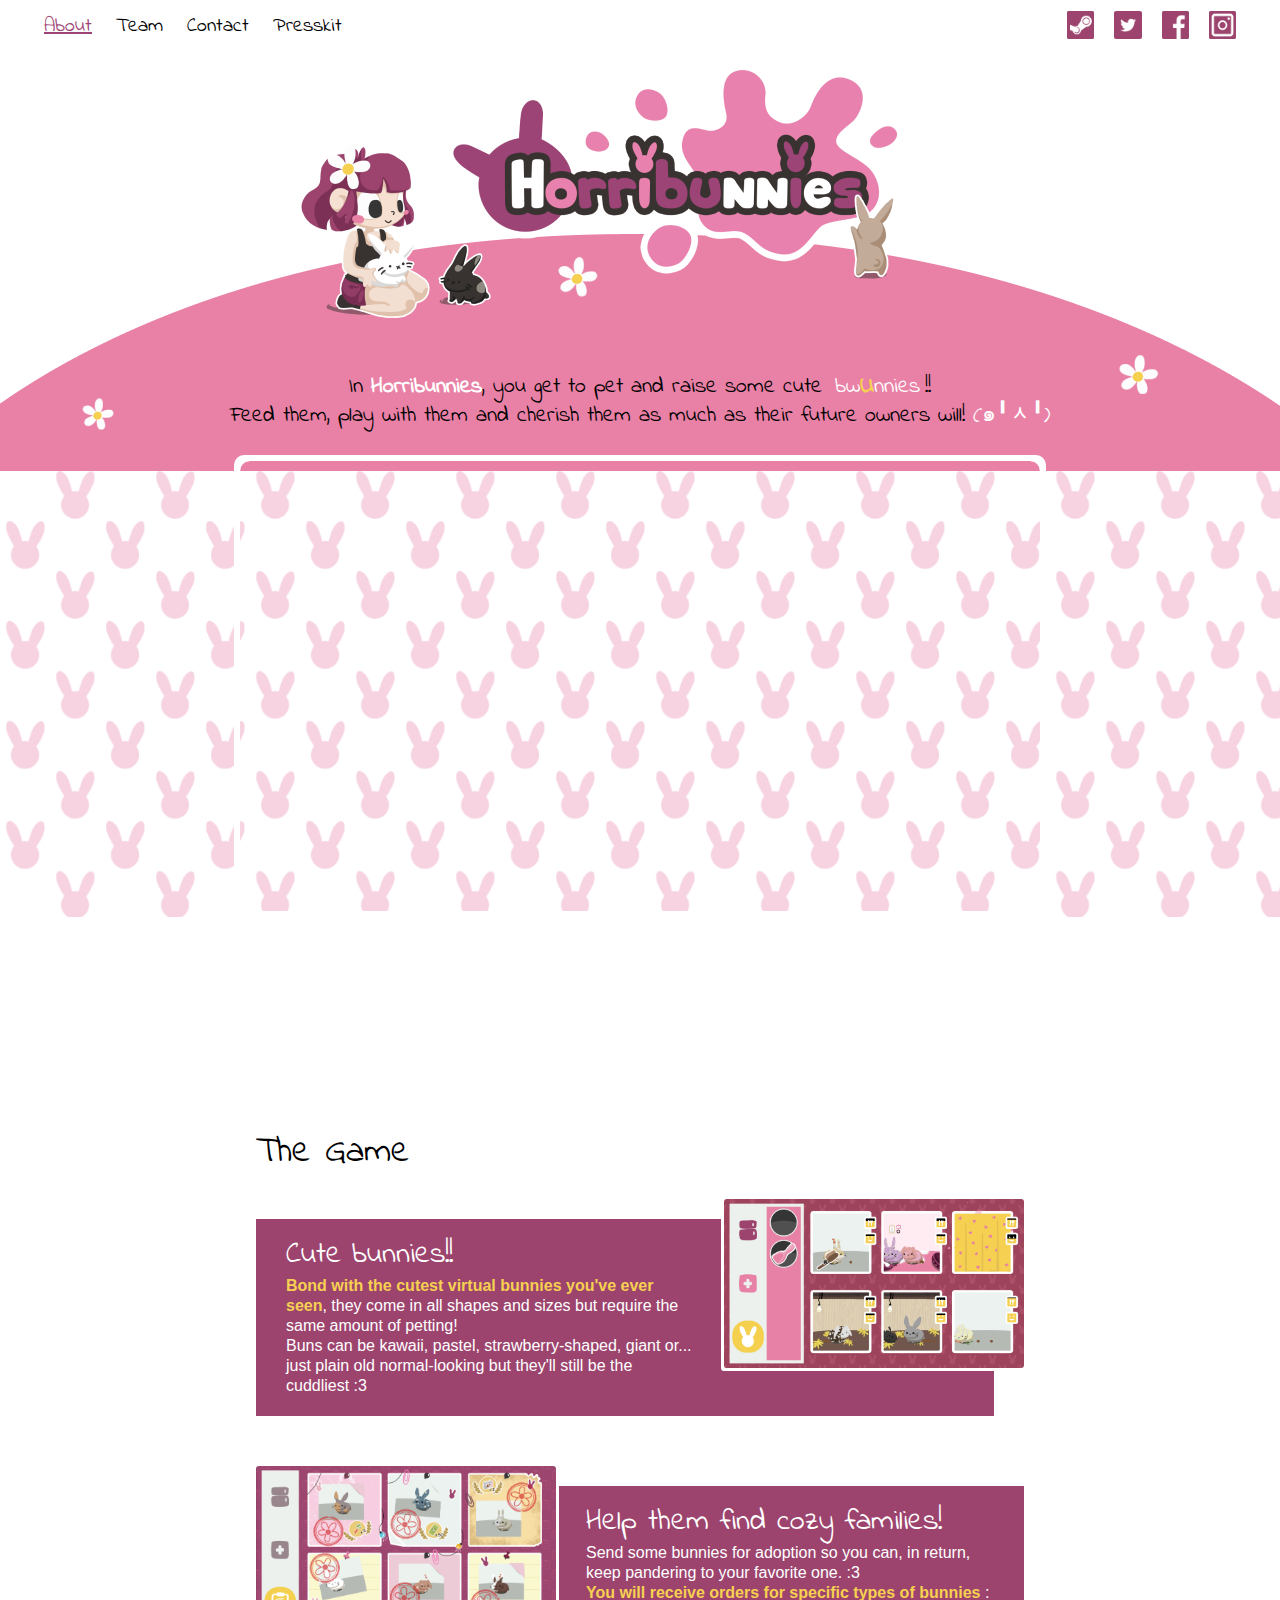
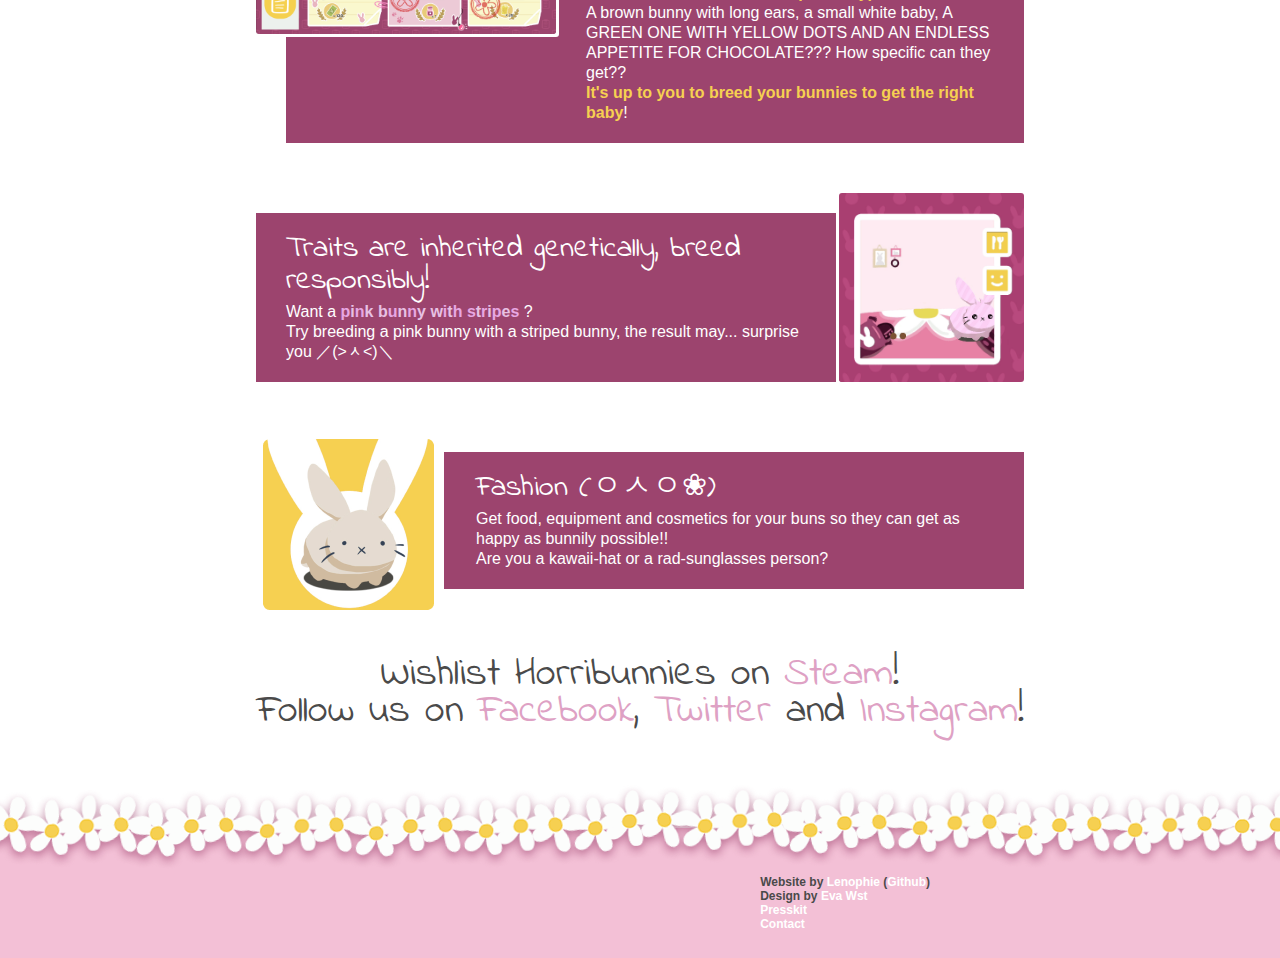
==== index.html @ 11d80698 "Add screenshots to main page" ====
<!DOCTYPE html>
<html lang="en">
<head>
    <meta charset="UTF-8">
    <meta name="description" content="In Horribunnies, you get to pet and raise some cute bwunnies~ Feed them, play with them and cherish them as much as their future owners will! (๑╹ᆺ╹)">
    <meta name="keywords" content="horribunnies, pet, game, lenophie, pakrett, paquerette, bunny, rabbit">
    <meta http-equiv="X-UA-Compatible" content="IE=edge" />
    <meta name="viewport" content="width=device-width, initial-scale=1">
    <meta name="author" content="Lenophie">
    <link rel="manifest" href="/manifest.json">
    <link rel="icon" type="image/png" href="/images/icons/icon32x32.png">
    <link rel="shortcut icon" href="/favicon.ico">
    <link rel="icon" type="image/vnd.microsoft.icon" href="/favicon.ico">
    <link rel="icon" type="image/x-icon" href="/favicon.ico">
    <meta property="og:type" content="website">
    <meta property="og:title" content="Horribunnies : A bunny-raising game!" />
    <meta property="og:description" content="In Horribunnies, you get to pet and raise some cute bwunnies~ Feed them, play with them and cherish them as much as their future owners will! (๑╹ᆺ╹)" />
    <meta property="og:url" content="http://horribunnies.com" />
    <meta property="og:image" content="http://horribunnies.com/images/icons/og.png" />
    <link rel="stylesheet" href="css/bulma.min.css">
    <link rel="stylesheet" href="css/main.css">
    <link rel="stylesheet" href="css/index.css">
    <title>Horribunnies</title>
</head>
<body>
    <div class="container is-fluid">
        <div class="columns">
            <div class="column is-12">
                <nav class="navbar" role="navigation" aria-label="main navigation">
                    <div class="navbar-brand">
                        <a role="button" class="navbar-burger burger" aria-label="menu" aria-expanded="false" data-target="base-navbar">
                            <span aria-hidden="true"></span>
                            <span aria-hidden="true"></span>
                            <span aria-hidden="true"></span>
                        </a>
                    </div>

                    <div id="base-navbar" class="navbar-menu">
                        <div class="navbar-start">
                            <a class="navbar-item is-active" href="./index.html">
                                About
                            </a>
                            <a class="navbar-item" href="./team.html">
                                Team
                            </a>
                            <a class="navbar-item" href="./contact.html">
                                Contact
                            </a>
                            <a class="navbar-item" href="./press/horribunnies">
                                Presskit
                            </a>
                        </div>
                        <div class="navbar-end">
                            <div class="navbar-item">
                                <div class="buttons">
                                    <a href="https://store.steampowered.com/1187990/Horribunnies" style="margin-right: 20px;">
                                        <img src="images/social/steam.png" alt="Steam logo">
                                    </a>
                                    <a href="https://twitter.com/Horribunnies" style="margin-right: 20px;">
                                        <img src="images/social/twitter.png" alt="Twitter logo">
                                    </a>
                                    <a href="https://facebook.com/Horribunnies" style="margin-right: 20px;">
                                        <img src="images/social/facebook.png" alt="Facebook logo">
                                    </a>
                                    <a href="https://instagram.com/Horribunnies">
                                        <img src="images/social/insta.png" alt="Instagram logo">
                                    </a>
                                </div>
                            </div>
                        </div>
                    </div>
                </nav>
            </div>
        </div>
    </div>
    <div id="header-block">
        <div id="header-logo">
            <div id="horribunnies-logo-wrapper">
                <img id="horribunnies-logo" src="images/top-hill.png" alt="Horribunnies logo header">
            </div>
            <div id="header-text-spacer"></div>
            <div id="header-text">In <span id="horribunnies-text">Horribunnies</span>, you get to pet and raise some cute <span id="bwunnies-wrap"><span id="bwunnies">bwunnies</span>!!</span>
                <br>Feed them, play with them and cherish them as much as their future owners will! <span class="bun-emoji">(๑╹ᆺ╹)</span></div>
        </div>
    </div>
    <div id="video-block">
        <div id="video-embed">
            <iframe id="video-iframe" src="https://www.youtube.com/embed/-Mf7CyF41fE" allowfullscreen></iframe>
        </div>
        <div class="background-wrapper">
            <div class="background-slider"></div>
        </div>
    </div>
    <div id="content-block">
        <div id="steam-block">
            <iframe src="https://store.steampowered.com/widget/1187990/" width="646" height="190"></iframe>
        </div>
        <div id="content-block-title">The Game</div>
        <div class="feature-block large-feature-block is-left-feature-block">
            <div class="feature-content-block">
                <div class="feature-content-block-title">
                    Cute bunnies!!
                </div>
                <div class="feature-content-block-text">
                    <span class="text-highlight">Bond with the cutest virtual bunnies you've ever seen</span>, they come in all shapes and sizes but require the same amount of petting!<br>
                    Buns can be kawaii, pastel, strawberry-shaped, giant or... just plain old normal-looking but they'll still be the cuddliest :3
                </div>
            </div>
            <div class="feature-image-block">
                <img src="images/game/cages.png" alt="lapin">
            </div>
        </div>
        <div class="feature-block large-feature-block is-right-feature-block">
            <div class="feature-content-block">
                <div class="feature-content-block-title">
                    Help them find cozy families!
                </div>
                <div class="feature-content-block-text">
                    Send some bunnies for adoption so you can, in return, keep pandering to your favorite one. :3<br>
                    <span class="text-highlight">You will receive orders for specific types of bunnies</span> : A brown bunny with long ears, a small white baby, A GREEN ONE WITH YELLOW DOTS AND AN ENDLESS APPETITE FOR CHOCOLATE??? How specific can they get??<br>
                    <span class="text-highlight">It's up to you to breed your bunnies to get the right baby</span>!
                </div>
            </div>
            <div class="feature-image-block">
                <img src="images/game/orders.png" alt="lapin">
            </div>
        </div>
        <div class="feature-block is-left-feature-block">
            <div class="feature-content-block">
                <div class="feature-content-block-title">
                    Traits are inherited genetically, breed responsibly!
                </div>
                <div class="feature-content-block-text">
                    Want a <span id="pink-with-stripes">pink bunny with stripes</span> ?<br>
                    Try breeding a pink bunny with a striped bunny, the result may... surprise you <span class="bun-emoji">／(˃ᆺ˂)＼</span>
                </div>
            </div>
            <div class="feature-image-block">
                <img src="images/game/pinkstripedbunny.gif" alt="lapin">
            </div>
        </div>
        <div class="feature-block is-right-feature-block">
            <div class="feature-content-block">
                <div class="feature-content-block-title">
                    Fashion <span class="bun-emoji">(ㅇㅅㅇ❀)</span>
                </div>
                <div class="feature-content-block-text">
                    Get food, equipment and cosmetics for your buns so they can get as happy as bunnily possible!!<br>
                    Are you a kawaii-hat or a rad-sunglasses person?
                </div>
            </div>
            <div class="feature-image-block">
                <img src="images/lapinou.png" alt="lapin">
            </div>
        </div>
        <div id="wishlist">Wishlist Horribunnies on <a href="https://store.steampowered.com/1187990/Horribunnies">Steam</a>!</div>
        <div id="follow-us">Follow us on <a href="https://facebook.com/Horribunnies">Facebook</a>, <a href="https://twitter.com/Horribunnies">Twitter</a> and <a href="https://instagram.com/Horribunnies">Instagram</a>!</div>
    </div>
    <footer>
        <div id="daisies-holder">
            <div id="daisies">
                <img src="images/daisies.png" alt="Daisies decorating the footer">
            </div>
        </div>
        <div id="footer-content">
            <div>Website by <a href="https://twitter.com/Lenophie" target="_blank">Lenophie</a> (<a href="https://github.com/Lenophie/horribunnies.com" target="_blank">Github</a>)
                <br>Design by <a href="https://www.linkedin.com/in/eva-vesschemo%C3%ABt-6b6694151/" target="_blank">Eva Wst</a>
                <br><a href="./press/horribunnies" target="_blank">Presskit</a>
                <br><a href="./contact.html" target="_blank">Contact</a>
            </div>
        </div>
    </footer>
</body>
<script type="application/javascript" src="js/navbar.js"></script>
<script type="application/javascript" src="js/index.js"></script>
</html>
---- css/main.css ----
@font-face {
    font-family: IndieFlower;
    src: url(../fonts/IndieFlower-Regular.ttf)
}

body {
    overflow: hidden;
}

.navbar-item {
    font-family: IndieFlower, sans-serif;
    color: black;
    font-size: 20px;
    line-height: 29px;
}

.navbar-item.is-active {
    color: #9D4476 !important;
    text-decoration: underline !important;
}

footer {
    position: relative;
    width: 100%;
    height: 130px;
    background-color: #F3C0D6;
}

#footer-content {
    display: flex;
    flex-direction: column;
    justify-content: center;
    position: absolute;
    right: 350px;
    height: 100%;
    font-size: 12px;
    line-height: 14px;
    font-family: Roboto, sans-serif;
    font-weight: bold;
}

@media (max-width: 500px) {
    #footer-content {
        width: 100%;
        position: relative;
        right: auto;
        align-items: center;
    }
}

#footer-content div {
    position: relative;
    top: 10px;
}

#daisies {
    position: absolute;
    bottom: 75px;
    display: flex;
    flex-direction: column;
    align-items: center;
    width: 100%;
}

#daisies img {
    max-width: 1492px;
    max-height: 107px;
}

footer a {
    color: white;
}

footer {
    margin-top: 100px;
}


/* Background slider */
.background-wrapper {
    position: absolute;
    overflow: hidden;
    width: 100%;
    height: calc(450px - 10px + 6px); /* Video iframe height minus its relative position plus border width */
    z-index: 0;
    top: 0;
    left: 0;
}

.background-slider {
    position: relative;
    width: 200vw;
    height: 3000px;
    top: -1500px;
    opacity: 0.69;
    z-index: 0;
    background-image: url(../images/background.png);
    background-repeat: repeat;
}

@media (min-width: 901px) {
    .background-slider {
        background-size: 400px 400px;
        animation: slideFull 3s linear infinite;
    }
}

@media (max-width: 900px) {
    .background-slider {
        background-size: 320px 320px;
        animation: slide900 3s linear infinite;
    }
}


@media (max-width: 600px) {
    .background-slider {
        background-size: 240px 240px;
        animation: slide600 3s linear infinite;
    }
}

@keyframes slideFull {
    from { transform: translate(0px); }
    to   { transform: translate(-50px, 50px); } /* Translate parameter has to be a multiple of (background-size / 8)) */
}

@keyframes slide900 {
    from { transform: translate(0px); }
    to   { transform: translate(-40px, 40px); } /* Translate parameter has to be a multiple of (background-size / 8)) */
}

@keyframes slide600 {
    from { transform: translate(0px); }
    to   { transform: translate(-30px, 30px); } /* Translate parameter has to be a multiple of (background-size / 8)) */
}
---- css/index.css ----
/* Header */
#header-block {
    position: relative;
    z-index: 1;
}

#header-text-spacer {
    height: 32px;
    width: 100%;
    background-color: #E981A6;
    display: none;
}

#header-text {
    position: absolute;
    font-family: IndieFlower, sans-serif;
    color: black;
    width: 100%;
    padding-left: 4%;
    padding-right: 4%;
    padding-bottom: 20px;
    max-width: 1440px;
    text-align: center;
    font-size: 22px;
    line-height: 29px;
    bottom: 20px;
}

@media (max-width: 740px) and (min-width: 680px), (max-width: 580px) {
    #header-text {
        bottom: 0;
    }
}

@media (max-width: 515px) {
    #header-text-spacer {
        display: block;
    }
}

@media (max-width: 420px) {
    #header-text-spacer {
        display: block;
        height: 62px;
    }
}

#header-logo {
    display: flex;
    flex-direction: column;
    align-items: center;
    overflow: hidden;
}

#horribunnies-logo-wrapper {
    width: 100%;
    max-width: 900px;
    overflow: visible;
    margin-bottom: -8px;
}

#horribunnies-logo {
    max-width: none;
    width: 160%;
    margin-left: -30%;
}

@media (max-width: 900px) {
    #header-text {
        font-size: 18px;
        line-height: 26px;
    }
}

@media (max-width: 680px) {
    #header-text {
        font-size: 14px;
        line-height: 20px;
    }
}

/* Video */
#video-block {
    position: relative;
    z-index: 1;
}
#video-embed {
    display: flex;
    justify-content: center;
    position: relative;
    z-index: 1;
    top: -10px;
}

#video-iframe {
    box-shadow: 6px 6px 0 0 white, -6px -6px 0 0 white, -6px 6px 0 0 white, 6px -6px 0 0 white;
    border-radius: 10px;
    width: 800px;
    height: 450px;
}

@media(max-width: 900px) {
    #video-iframe {
        width: 640px;
        height: 360px;
    }
    .background-wrapper {
        height: calc(360px - 10px + 6px); /* Video iframe height minus its relative position plus border width */
    }
}

@media(max-width: 660px) {
    #video-iframe {
        width: 426px;
        height: 240px;
    }
    .background-wrapper {
        height: calc(240px - 10px + 6px); /* Video iframe height minus its relative position plus border width */
    }
}

@media(max-width: 440px) {
    #video-iframe {
        width: 256px;
        height: 144px;
    }
    .background-wrapper {
        height: calc(144px - 10px + 6px); /* Video iframe height minus its relative position plus border width */
    }
}

/* lol */
#bwunnies {
    display: inline-block;
    color: white;
    width: 95px;
    text-align: center;
}

#bwunnies-wrap {
    white-space: nowrap;
}

.bun-emoji {
    color: white;
    white-space: nowrap
}

#horribunnies-text {
    color: white;
    font-weight: bold;
}

.highlightCharacter {
    font-weight: bold;
    text-transform: uppercase;
    font-size: 24px;
    color: #F6D051;
}

@media (max-width: 900px) {
    .highlightCharacter {
        font-size: 20px;
    }
    #bwunnies {
        width: 80px;
    }
}

@media (max-width: 500px) {
    .highlightCharacter {
        font-size: 16px;
    }
    #bwunnies {
        width: 60px;
    }
}

/* Content block */
#content-block-title {
    font-family: IndieFlower, sans-serif;
    color: black;
    font-size: 36px;
    line-height: 53px;
    margin-bottom: 40px;
}

#content-block-title a {
    color: #E981A6;
}

@media (max-width: 900px) {
    #content-block-title {
        font-size: 20px;
        line-height: 30px;
    }
}

#content-block {
    padding-top: 15px;
    padding-left: 20%;
    padding-right: 20%;
}

.feature-block {
    position: relative;
    margin-bottom: 70px;
}

.feature-content-block {
    font-family: Roboto, sans-serif;
    font-size: 14px;
    line-height: 16px;
    background-color: #9C446E;
    color: white;
}

.feature-content-block-title {
    font-family: IndieFlower, sans-serif;
    font-size: 30px;
    line-height: 32px;
    margin-bottom: 5px;
}

.text-highlight {
    font-weight: bold;
    color: #F6D051;
}

#pink-with-stripes {
    font-weight: bold;
}

.inner-pink {
    color: #e7a7e2;
}

.inner-light-pink {
    color: #e7c1e3;
}

.feature-content-block-text br {
    margin-bottom: 4px;
}

.feature-content-block-text {
    font-size: 16px;
    line-height: 20px;
}

.feature-content-block {
    padding: 20px 30px 20px 30px;
}

.is-left-feature-block {
    margin-right: 30px;
}

.is-right-feature-block {
    margin-left: 30px;
}

.is-left-feature-block .feature-content-block {
    padding-right: 190px;
}

.is-right-feature-block .feature-content-block {
    padding-left: 190px;
}

.feature-image-block {
    position: absolute;
    top: -20px;
    width: 185px;
}

.feature-image-block img {
    box-shadow: 3px 3px 0 0 white, -3px -3px 0 0 white, -3px 3px 0 0 white, 3px -3px 0 0 white;
    border-radius: 3px;
}

.large-feature-block .feature-image-block {
    width: 300px;
}

.large-feature-block.is-right-feature-block .feature-content-block {
    padding-left: 300px;
}

.large-feature-block.is-left-feature-block .feature-content-block {
    padding-right: 300px;
}

.is-left-feature-block .feature-image-block {
    right: -30px;
}

.is-right-feature-block .feature-image-block {
    left: -30px;
}

@media (max-width: 900px) {
    .is-left-feature-block {
        margin-right: 0;
    }

    .is-right-feature-block {
        margin-left: 0;
    }
}

.feature-block:last-of-type {
    margin-bottom: 100px;
}

@media (max-width: 800px) {
    .feature-block {
        display: flex;
        flex-direction: column;
        align-items: center;
        margin-bottom: 10px;
    }
    .feature-image-block {
        position: static;
    }
    .feature-content-block {
        padding: 20px 30px 20px 30px !important;
    }
}

#wishlist {
    margin-bottom: 5px;
}

#follow-us, #wishlist {
    font-family: IndieFlower, sans-serif;
    text-align: center;
    font-size: 40px;
    line-height: 32px;
}

#follow-us a, #wishlist a {
    color: #dea1c4;
}

#follow-us a:hover, #wishlist a:hover {
    color: #9C446E;
}

#steam-block {
    display: flex;
    flex-direction: row;
    justify-content: center;
}
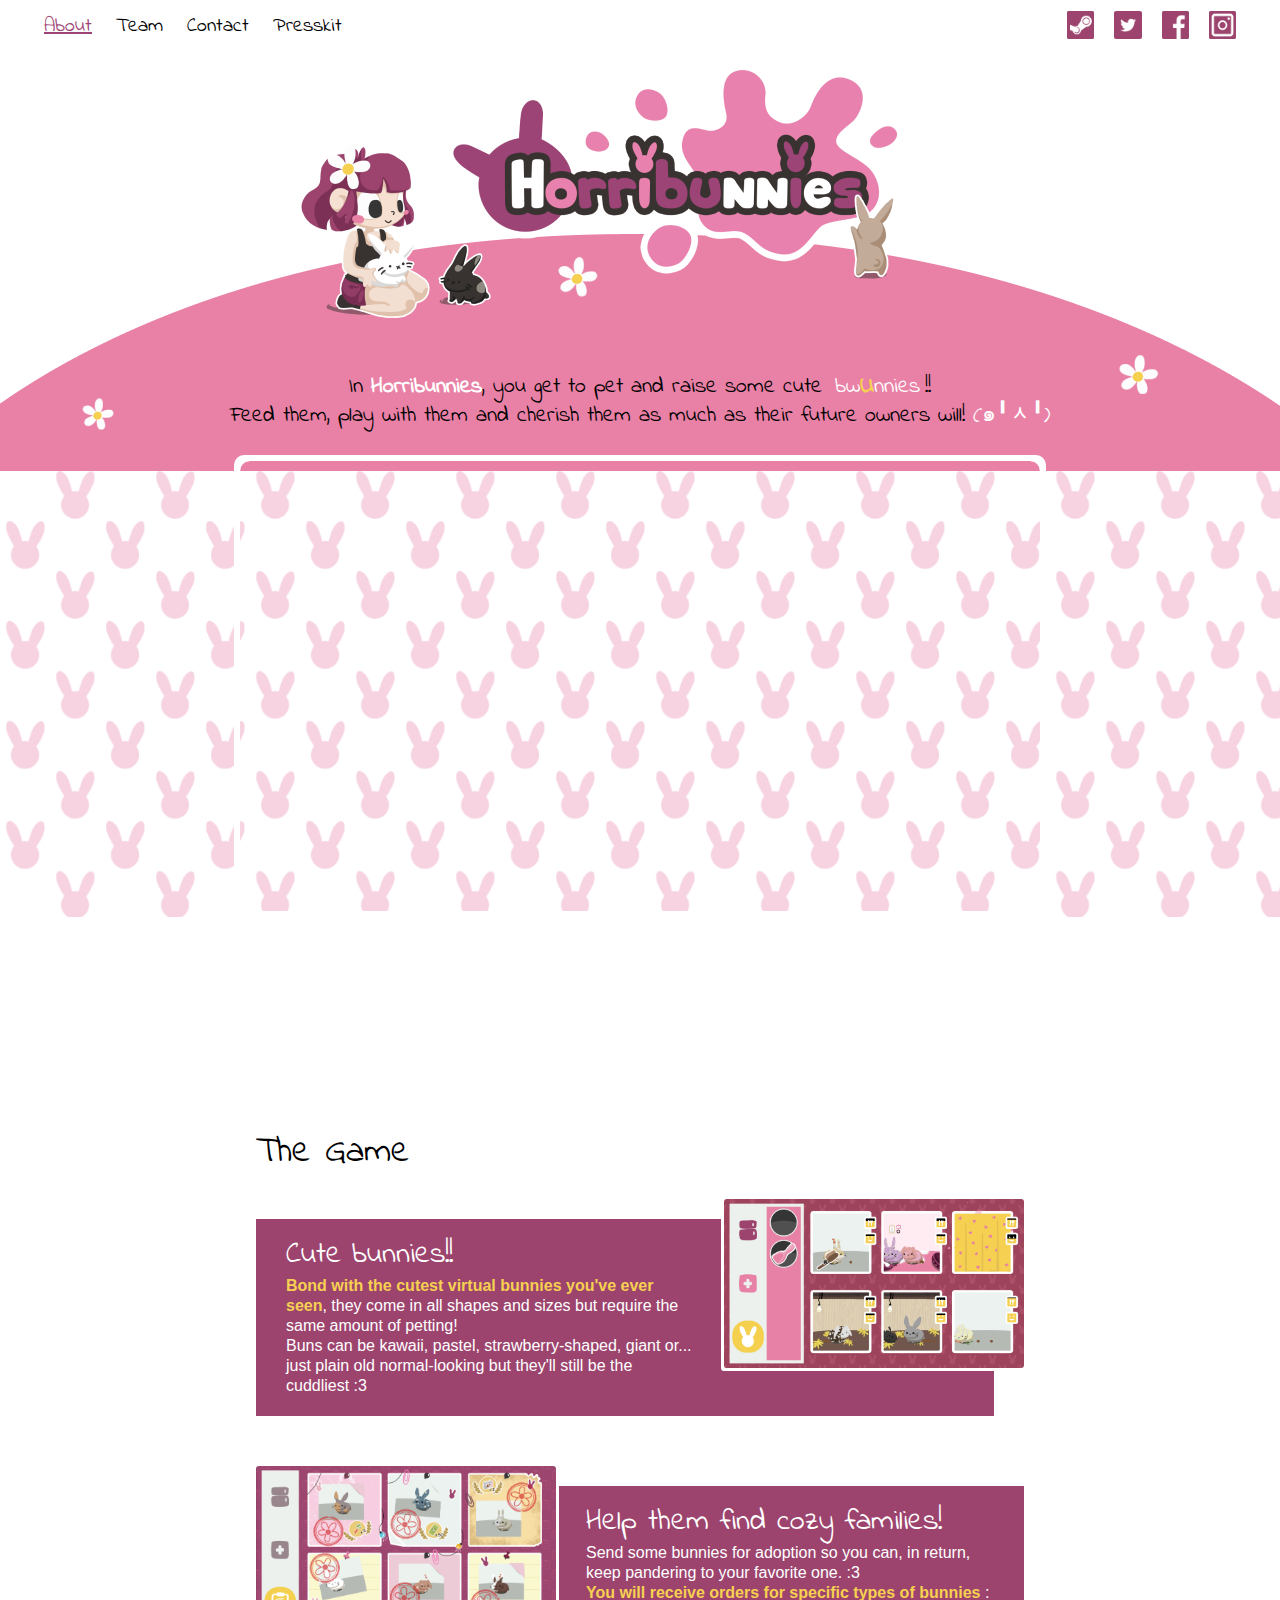
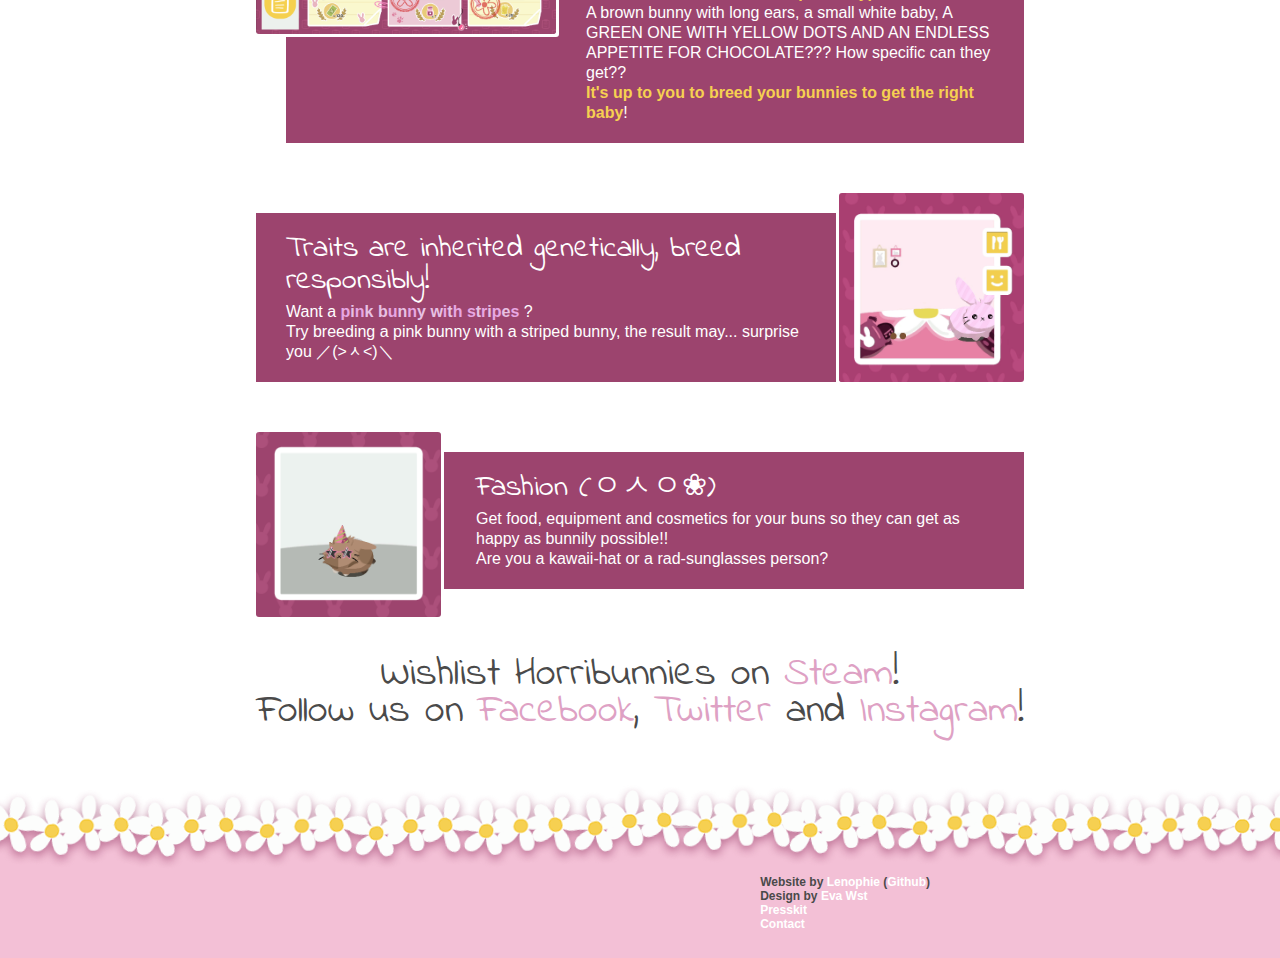
==== commit 8d931fbc: "Add vibing bunny" ====
--- a/index.html
+++ b/index.html
@@ -150,7 +150,7 @@
                 </div>
             </div>
             <div class="feature-image-block">
-                <img src="images/lapinou.png" alt="lapin">
+                <img src="images/game/vibingbunny.png" alt="lapin">
             </div>
         </div>
         <div id="wishlist">Wishlist Horribunnies on <a href="https://store.steampowered.com/1187990/Horribunnies">Steam</a>!</div>
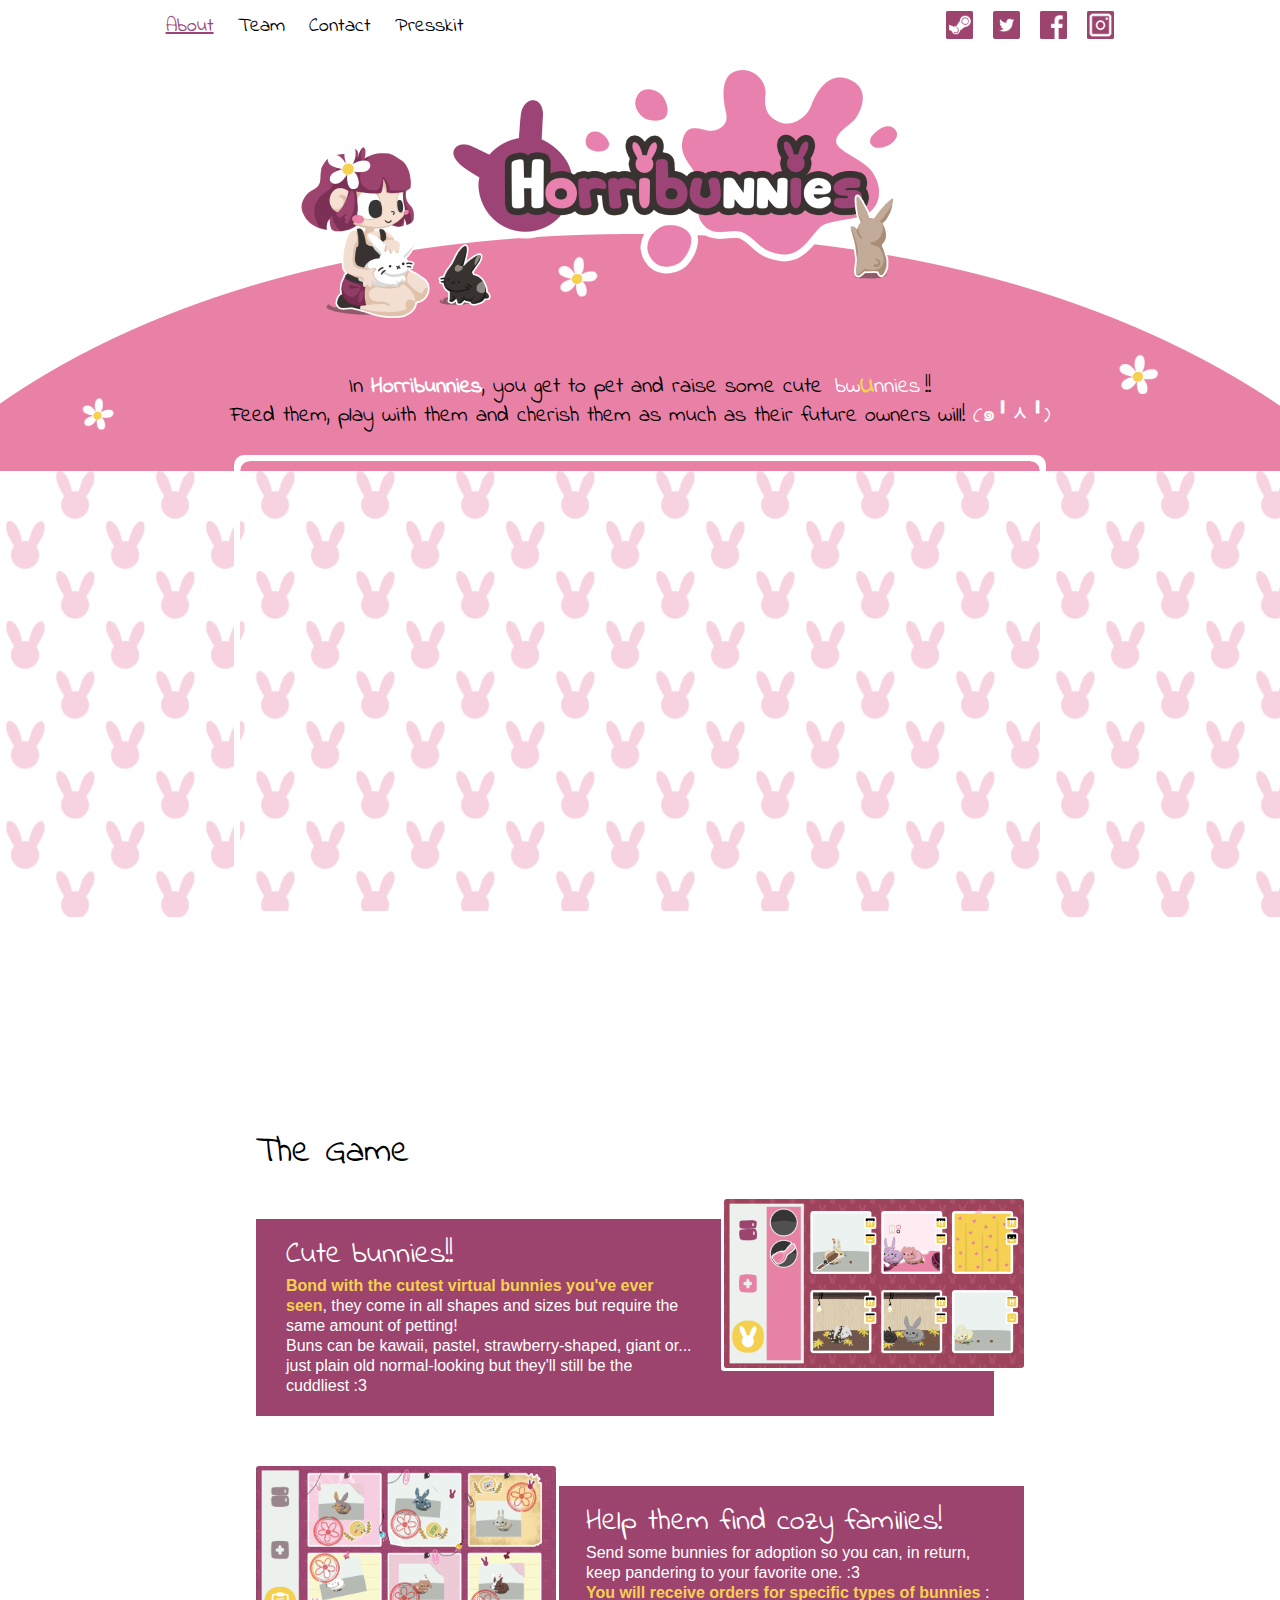
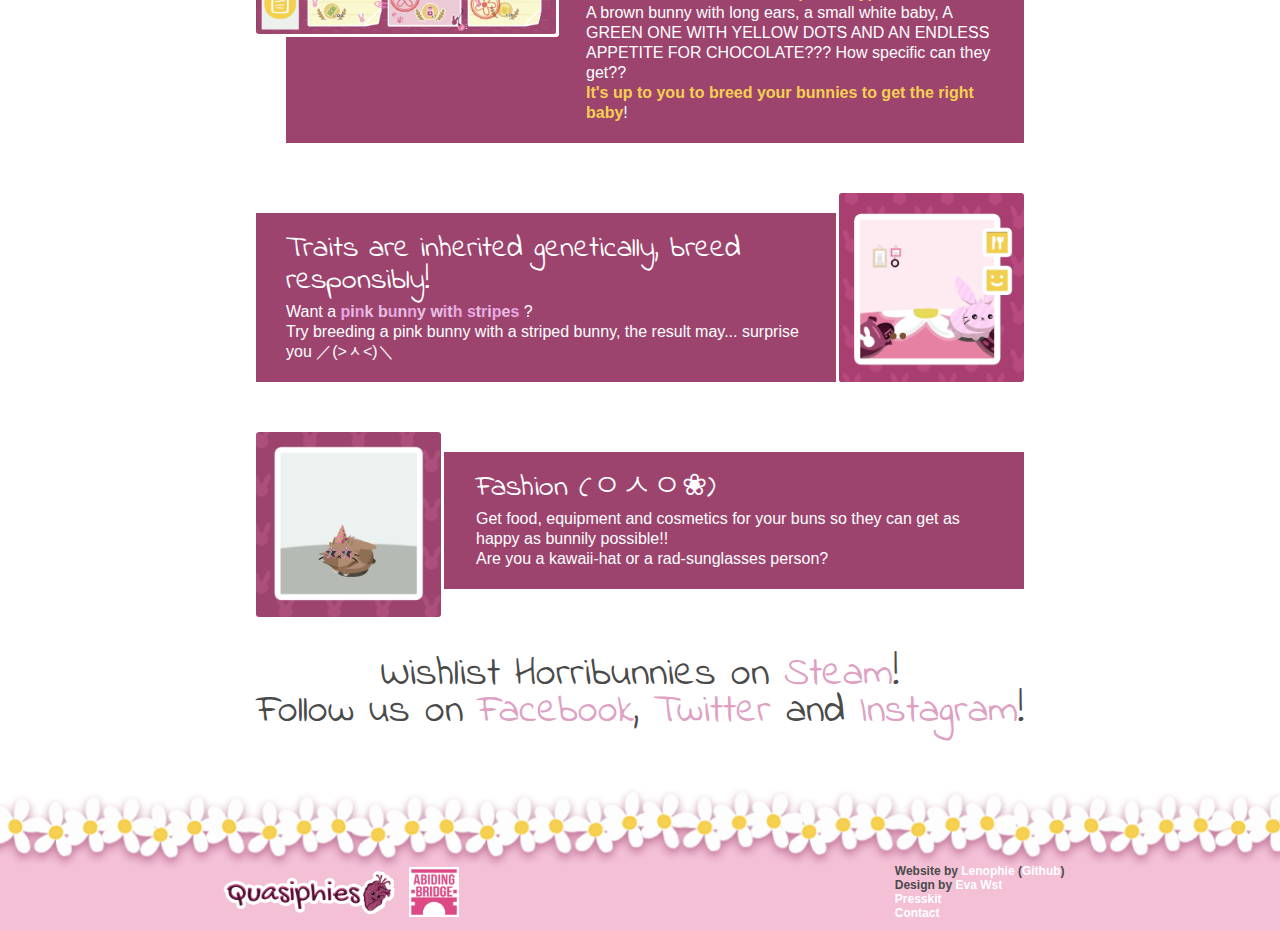
==== commit 480ee84f: "Add logos to main page" ====
--- a/index.html
+++ b/index.html
@@ -46,14 +46,14 @@
                             <a class="navbar-item" href="./contact.html">
                                 Contact
                             </a>
-                            <a class="navbar-item" href="./press/horribunnies">
+                            <a class="navbar-item" href="./press/sheet.php?p=horribunnies">
                                 Presskit
                             </a>
                         </div>
                         <div class="navbar-end">
                             <div class="navbar-item">
                                 <div class="buttons">
-                                    <a href="https://store.steampowered.com/1187990/Horribunnies" style="margin-right: 20px;">
+                                    <a href="https://store.steampowered.com/app/1187990/Horribunnies" style="margin-right: 20px;">
                                         <img src="images/social/steam.png" alt="Steam logo">
                                     </a>
                                     <a href="https://twitter.com/Horribunnies" style="margin-right: 20px;">
@@ -153,7 +153,7 @@
                 <img src="images/game/vibingbunny.png" alt="lapin">
             </div>
         </div>
-        <div id="wishlist">Wishlist Horribunnies on <a href="https://store.steampowered.com/1187990/Horribunnies">Steam</a>!</div>
+        <div id="wishlist">Wishlist Horribunnies on <a href="https://store.steampowered.com/app/1187990/Horribunnies">Steam</a>!</div>
         <div id="follow-us">Follow us on <a href="https://facebook.com/Horribunnies">Facebook</a>, <a href="https://twitter.com/Horribunnies">Twitter</a> and <a href="https://instagram.com/Horribunnies">Instagram</a>!</div>
     </div>
     <footer>
@@ -163,9 +163,17 @@
             </div>
         </div>
         <div id="footer-content">
-            <div>Website by <a href="https://twitter.com/Lenophie" target="_blank">Lenophie</a> (<a href="https://github.com/Lenophie/horribunnies.com" target="_blank">Github</a>)
+            <div id="footer-logos">
+                <a class="footer-logo-link" href="./press/sheet.php">
+                    <img src="images/logos/logo-quasiphies.png" alt="Quasiphies logo">
+                </a>
+                <a class="footer-logo-link" href="https://abidingbridge.com">
+                    <img src="images/logos/logo-abidingbridge.png" alt="Abiding Bridge logo">
+                </a>
+            </div>
+            <div id="website-credits">Website by <a href="https://twitter.com/Lenophie" target="_blank">Lenophie</a> (<a href="https://github.com/Lenophie/horribunnies.com" target="_blank">Github</a>)
                 <br>Design by <a href="https://www.linkedin.com/in/eva-vesschemo%C3%ABt-6b6694151/" target="_blank">Eva Wst</a>
-                <br><a href="./press/horribunnies" target="_blank">Presskit</a>
+                <br><a href="./press/sheet.php?p=horribunnies" target="_blank">Presskit</a>
                 <br><a href="./contact.html" target="_blank">Contact</a>
             </div>
         </div>
--- a/css/main.css
+++ b/css/main.css
@@ -5,6 +5,17 @@
 
 body {
     overflow: hidden;
+}
+
+/* Navbar */
+.navbar {
+    background: none;
+    padding-left: 10%;
+    padding-right: 10%;
+}
+
+.navbar-menu, .navbar-item, .navbar-item.is-active {
+    background: none !important;
 }
 
 .navbar-item {
@@ -20,46 +31,46 @@
 }
 
 footer {
-    position: relative;
     width: 100%;
-    height: 130px;
     background-color: #F3C0D6;
+    padding-bottom: 10px;
 }
 
 #footer-content {
-    display: flex;
-    flex-direction: column;
-    justify-content: center;
-    position: absolute;
-    right: 350px;
-    height: 100%;
     font-size: 12px;
     line-height: 14px;
     font-family: Roboto, sans-serif;
     font-weight: bold;
+    margin-top: -70px;
+    position: relative;
+    height: 100%;
+    display: flex;
+    flex-direction: row;
+    justify-content: space-around;
 }
 
-@media (max-width: 500px) {
-    #footer-content {
-        width: 100%;
-        position: relative;
-        right: auto;
-        align-items: center;
-    }
+.footer-logo-link {
+    display: flex;
+    flex-direction: column;
+    justify-content: center;
 }
 
-#footer-content div {
+#footer-logos {
+    display: flex;
+    flex-direction: row;
+    justify-content: space-around;
+}
+
+#daisies-holder {
     position: relative;
-    top: 10px;
+    bottom: 50px;
+    width: 100%;
 }
 
 #daisies {
-    position: absolute;
-    bottom: 75px;
     display: flex;
     flex-direction: column;
     align-items: center;
-    width: 100%;
 }
 
 #daisies img {
@@ -75,6 +86,11 @@
     margin-top: 100px;
 }
 
+footer img {
+    max-height: 50px;
+    padding-left: 5px;
+    padding-right: 5px;
+}
 
 /* Background slider */
 .background-wrapper {
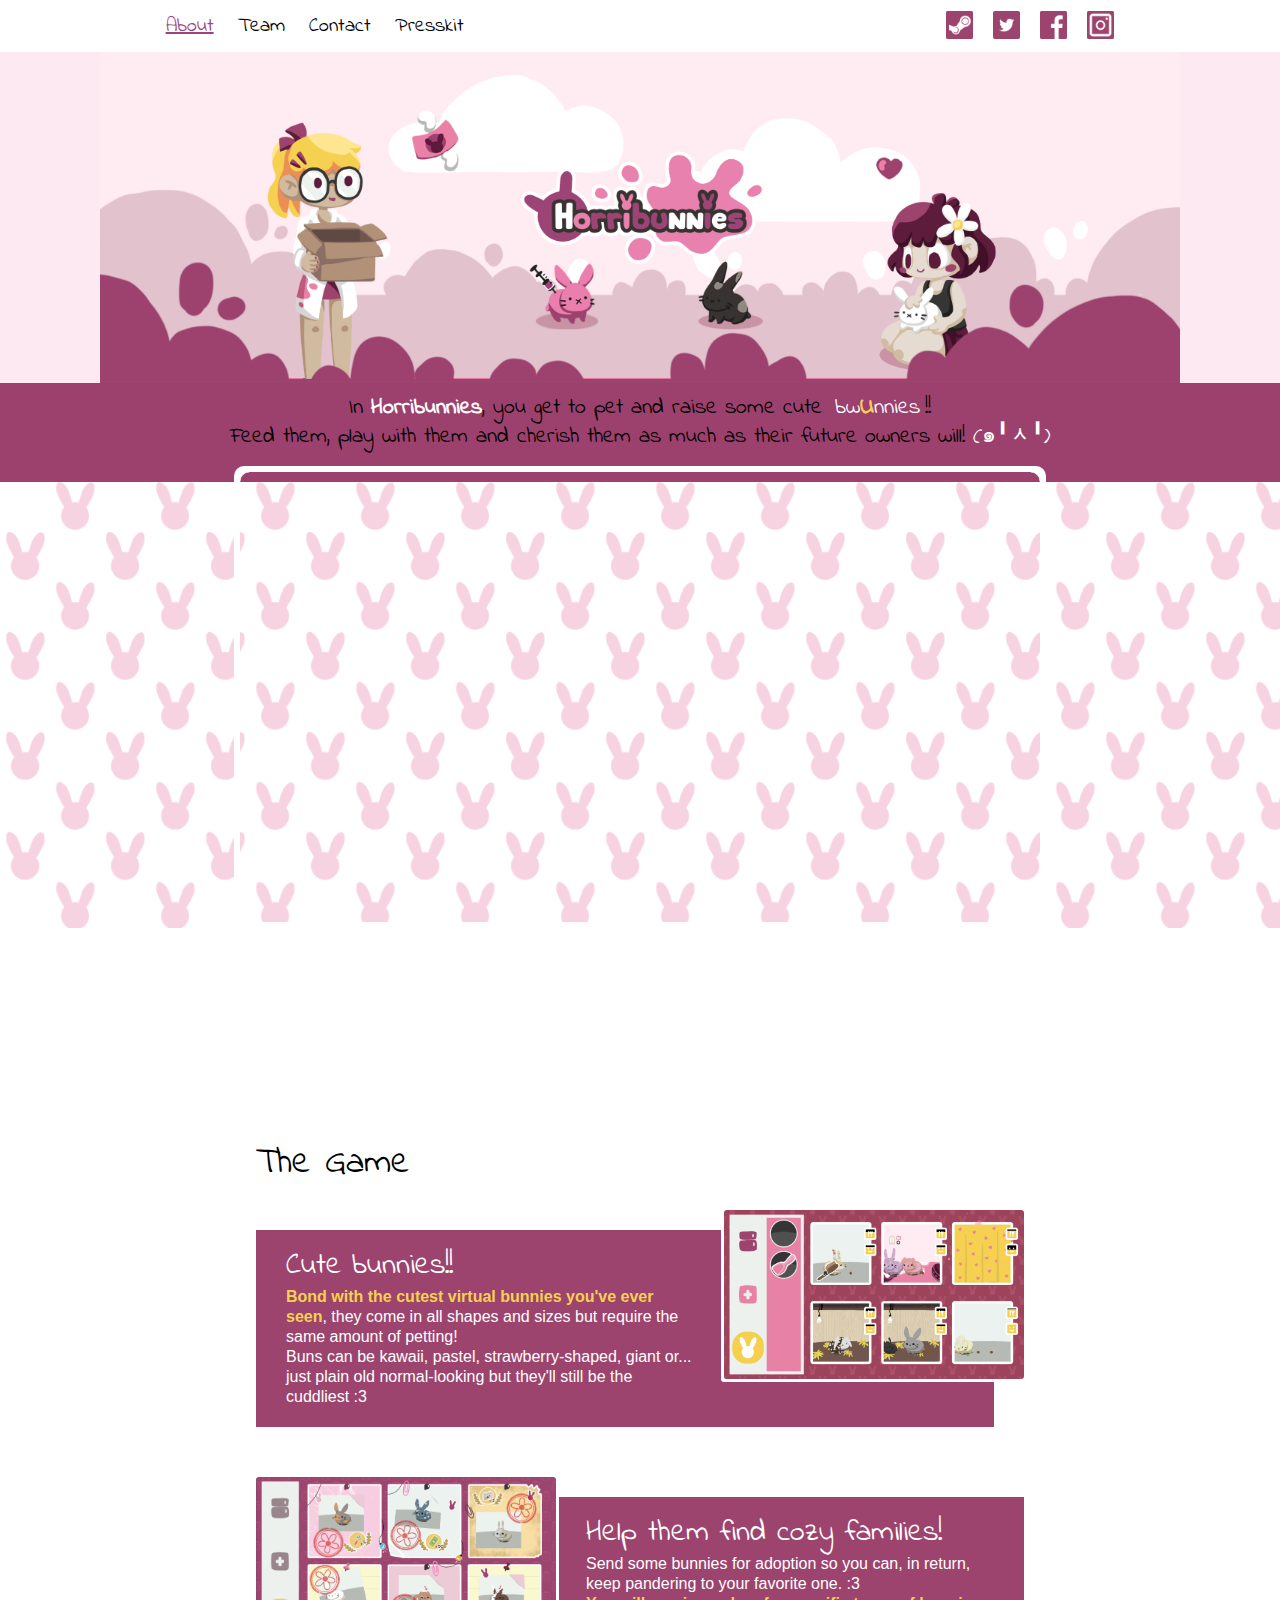
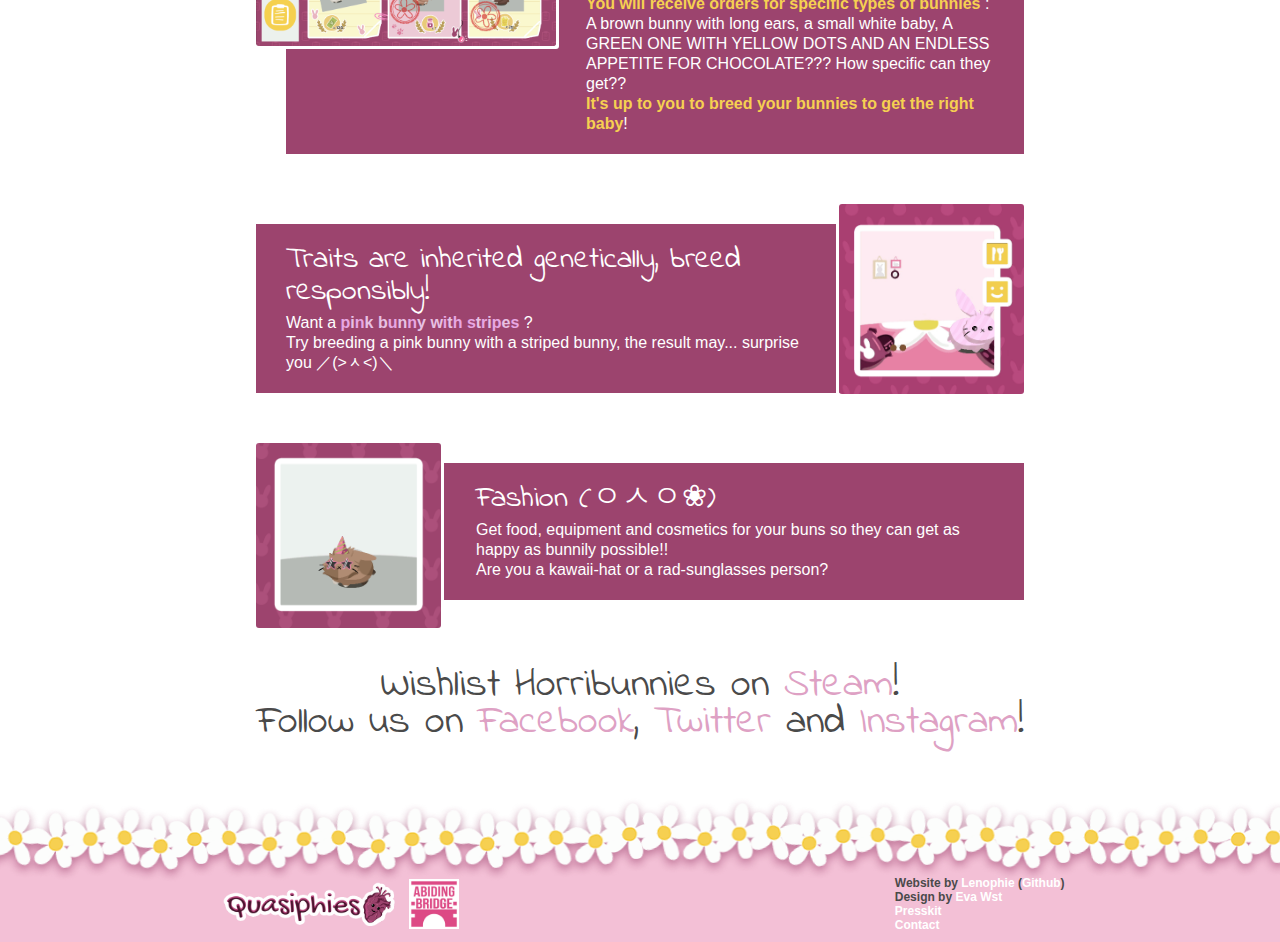
==== commit f12ac4a3: "Replace banner on main page" ====
--- a/index.html
+++ b/index.html
@@ -76,11 +76,12 @@
     <div id="header-block">
         <div id="header-logo">
             <div id="horribunnies-logo-wrapper">
-                <img id="horribunnies-logo" src="images/top-hill.png" alt="Horribunnies logo header">
+                <img id="horribunnies-logo" src="images/main-banner.png" alt="Horribunnies logo header">
             </div>
-            <div id="header-text-spacer"></div>
-            <div id="header-text">In <span id="horribunnies-text">Horribunnies</span>, you get to pet and raise some cute <span id="bwunnies-wrap"><span id="bwunnies">bwunnies</span>!!</span>
-                <br>Feed them, play with them and cherish them as much as their future owners will! <span class="bun-emoji">(๑╹ᆺ╹)</span></div>
+            <div id="header-text">
+                In <span id="horribunnies-text">Horribunnies</span>, you get to pet and raise some cute <span id="bwunnies-wrap"><span id="bwunnies">bwunnies</span>!!</span>
+                <br>Feed them, play with them and cherish them as much as their future owners will! <span class="bun-emoji">(๑╹ᆺ╹)</span>
+            </div>
         </div>
     </div>
     <div id="video-block">
--- a/css/main.css
+++ b/css/main.css
@@ -92,6 +92,20 @@
     padding-right: 5px;
 }
 
+#website-credits {
+    text-align: left;
+}
+
+@media(max-width: 900px) {
+    #footer-content {
+        flex-direction: column;
+        justify-content: center;
+    }
+    #website-credits {
+        text-align: center;
+    }
+}
+
 /* Background slider */
 .background-wrapper {
     position: absolute;
--- a/css/index.css
+++ b/css/index.css
@@ -4,48 +4,19 @@
     z-index: 1;
 }
 
-#header-text-spacer {
-    height: 32px;
-    width: 100%;
-    background-color: #E981A6;
-    display: none;
-}
-
 #header-text {
-    position: absolute;
+    background-color: #9c416e;
     font-family: IndieFlower, sans-serif;
     color: black;
     width: 100%;
-    padding-left: 4%;
-    padding-right: 4%;
-    padding-bottom: 20px;
-    max-width: 1440px;
+    padding: 10px 4% 30px;
     text-align: center;
     font-size: 22px;
     line-height: 29px;
-    bottom: 20px;
-}
-
-@media (max-width: 740px) and (min-width: 680px), (max-width: 580px) {
-    #header-text {
-        bottom: 0;
-    }
-}
-
-@media (max-width: 515px) {
-    #header-text-spacer {
-        display: block;
-    }
-}
-
-@media (max-width: 420px) {
-    #header-text-spacer {
-        display: block;
-        height: 62px;
-    }
 }
 
 #header-logo {
+    background-color: #fde9f1;
     display: flex;
     flex-direction: column;
     align-items: center;
@@ -61,8 +32,8 @@
 
 #horribunnies-logo {
     max-width: none;
-    width: 160%;
-    margin-left: -30%;
+    width: 120%;
+    margin-left: -10%;
 }
 
 @media (max-width: 900px) {
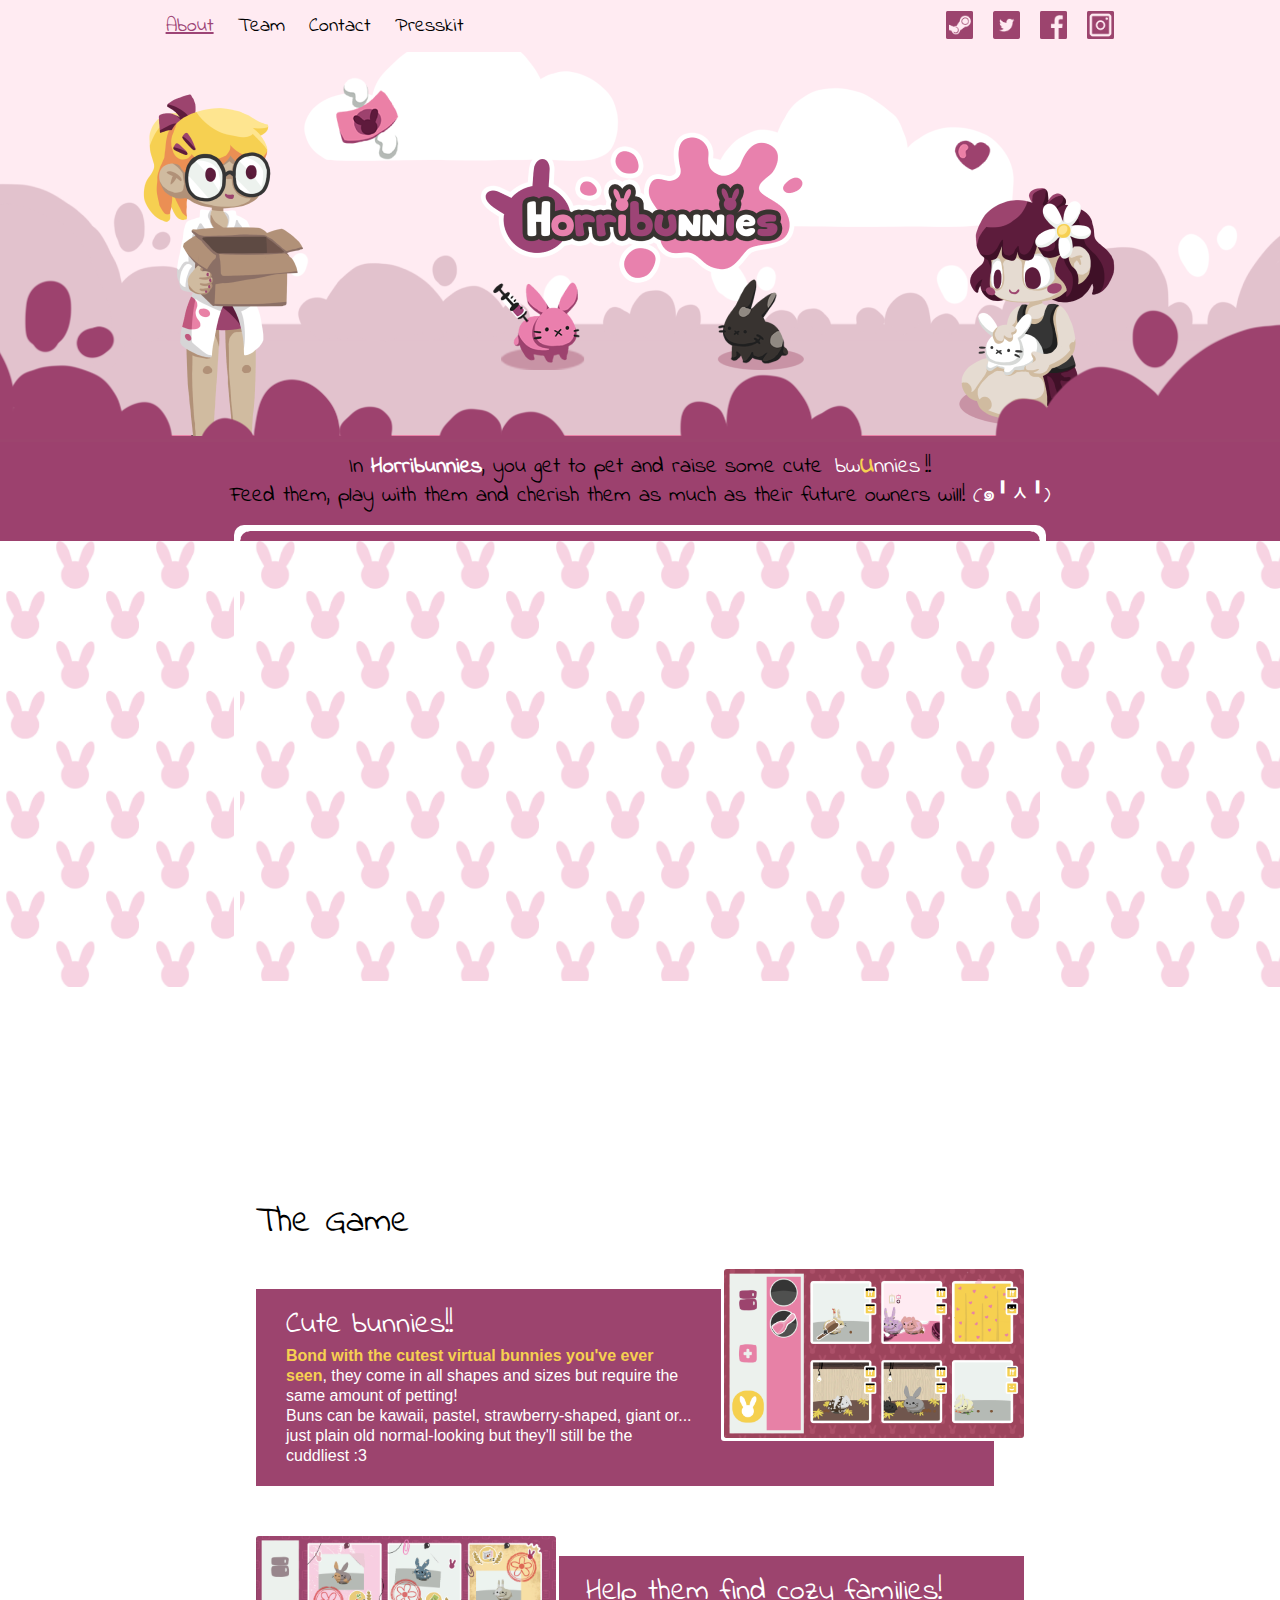
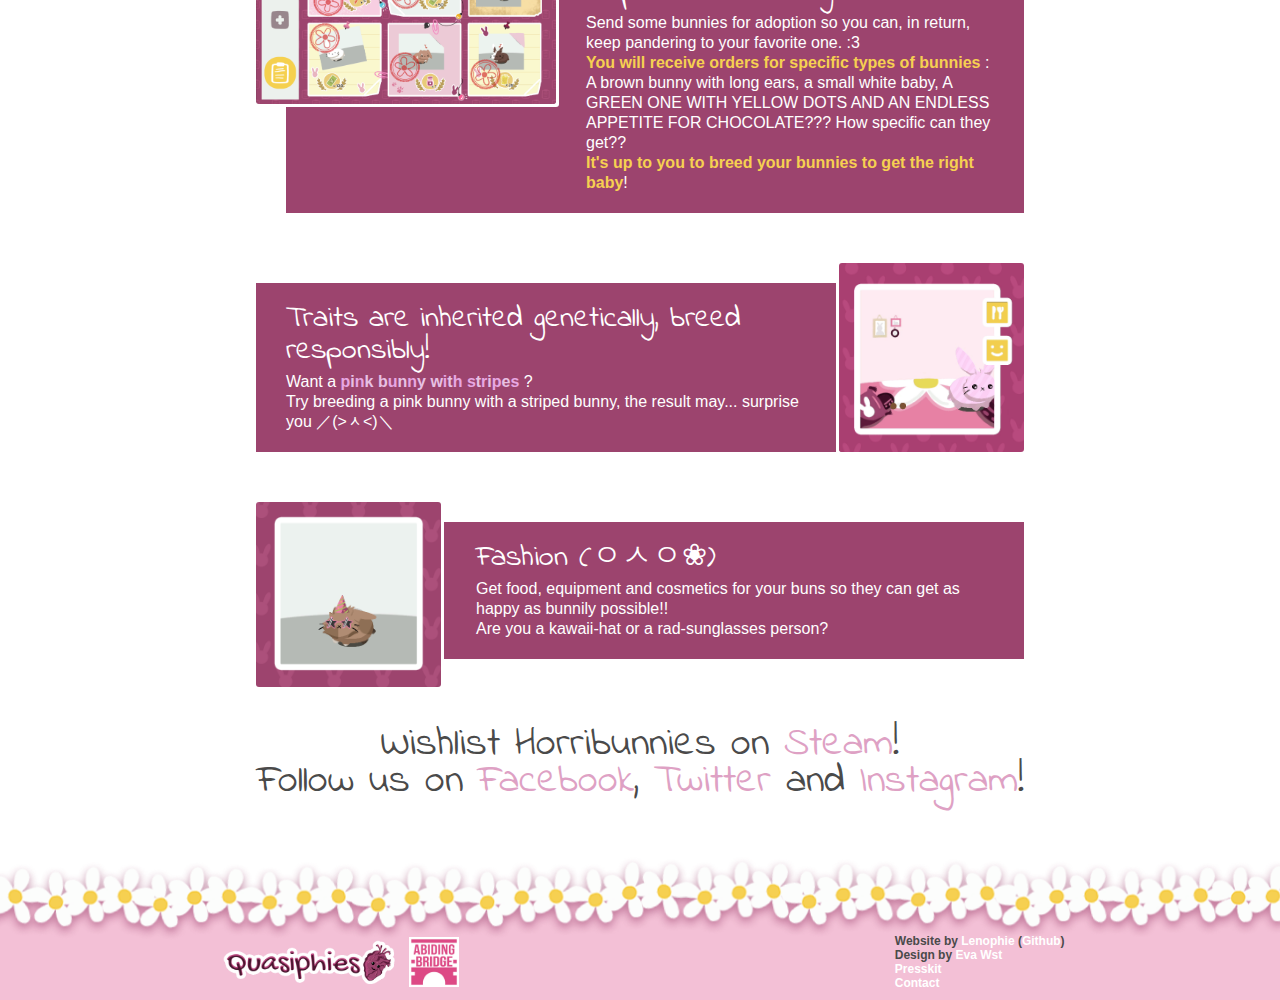
==== commit 4c8f9e3c: "Put navbar on top of header" ====
--- a/index.html
+++ b/index.html
@@ -23,7 +23,7 @@
     <title>Horribunnies</title>
 </head>
 <body>
-    <div class="container is-fluid">
+    <div id="hover-navbar" class="container is-fluid">
         <div class="columns">
             <div class="column is-12">
                 <nav class="navbar" role="navigation" aria-label="main navigation">
--- a/css/index.css
+++ b/css/index.css
@@ -1,4 +1,12 @@
 /* Header */
+#hover-navbar {
+    position: absolute;
+}
+
+#base-navbar {
+    background: #FFEBF2 !important;
+}
+
 #header-block {
     position: relative;
     z-index: 1;
@@ -16,7 +24,7 @@
 }
 
 #header-logo {
-    background-color: #fde9f1;
+    background-color: #FFEBF2;
     display: flex;
     flex-direction: column;
     align-items: center;
@@ -25,7 +33,7 @@
 
 #horribunnies-logo-wrapper {
     width: 100%;
-    max-width: 900px;
+    max-width: 1200px;
     overflow: visible;
     margin-bottom: -8px;
 }
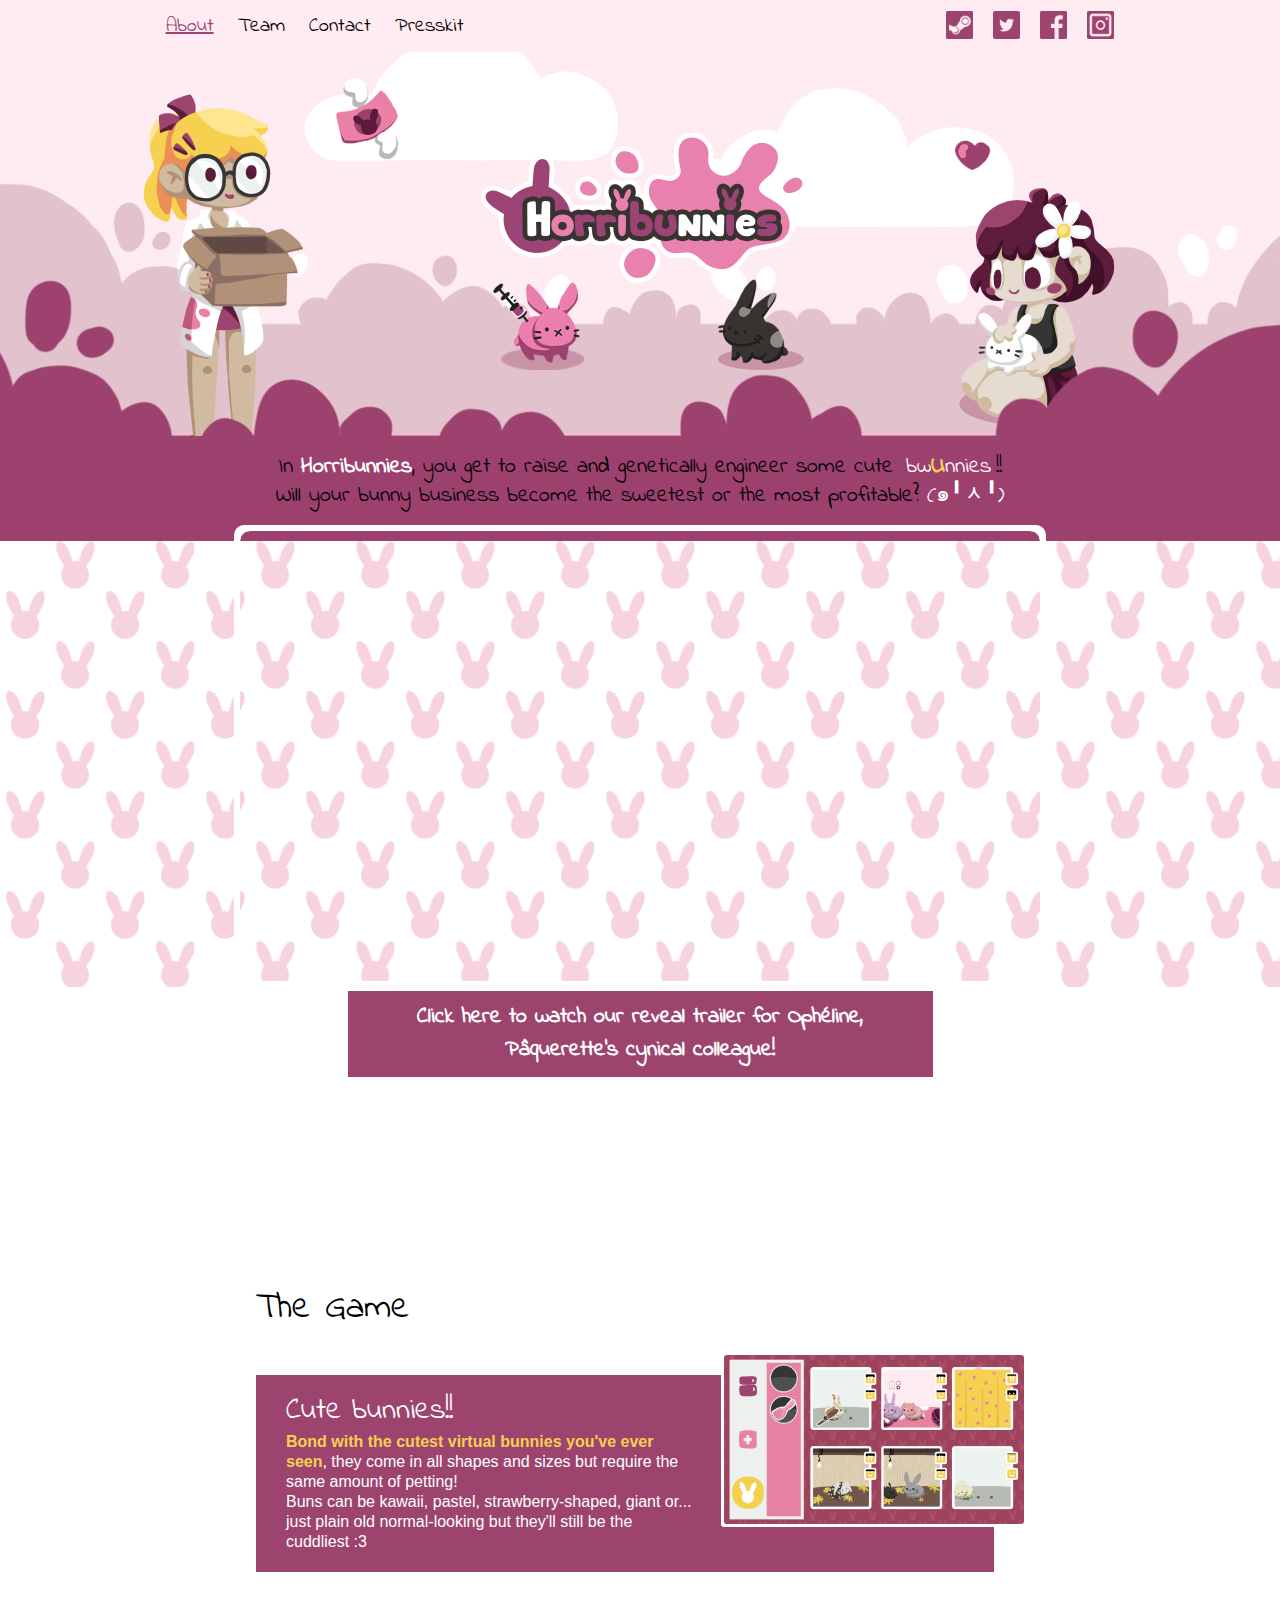
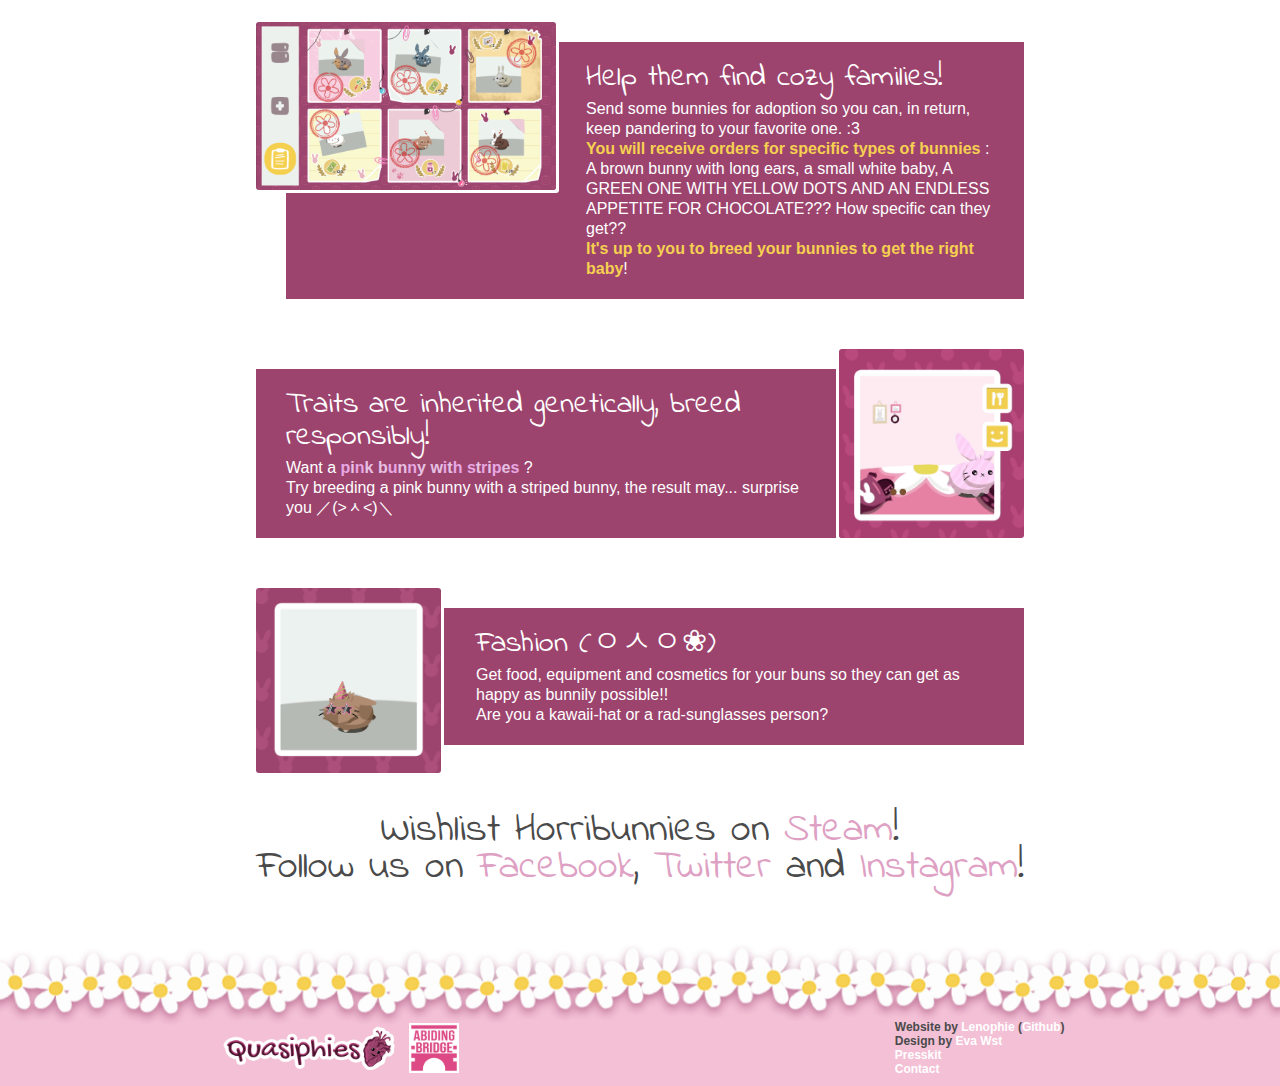
==== commit 8824da8f: "Update header intro and add Ophéline trailer" ====
--- a/index.html
+++ b/index.html
@@ -79,8 +79,8 @@
                 <img id="horribunnies-logo" src="images/main-banner.png" alt="Horribunnies logo header">
             </div>
             <div id="header-text">
-                In <span id="horribunnies-text">Horribunnies</span>, you get to pet and raise some cute <span id="bwunnies-wrap"><span id="bwunnies">bwunnies</span>!!</span>
-                <br>Feed them, play with them and cherish them as much as their future owners will! <span class="bun-emoji">(๑╹ᆺ╹)</span>
+                In <span id="horribunnies-text">Horribunnies</span>, you get to raise and genetically engineer some cute <span id="bwunnies-wrap"><span id="bwunnies">bwunnies</span>!!</span>
+                <br>Will your bunny business become the sweetest or the most profitable? <span class="bun-emoji">(๑╹ᆺ╹)</span>
             </div>
         </div>
     </div>
@@ -91,6 +91,13 @@
         <div class="background-wrapper">
             <div class="background-slider"></div>
         </div>
+    </div>
+    <div id="opheline-button">
+        <a id="opheline-link" href="https://www.youtube.com/watch?v=sZQ3k4sA4Jo">
+            <div id="opheline-button-content">
+                Click here to watch our reveal trailer for Ophéline, Pâquerette's cynical colleague!
+            </div>
+        </a>
     </div>
     <div id="content-block">
         <div id="steam-block">
--- a/css/index.css
+++ b/css/index.css
@@ -155,6 +155,50 @@
     }
 }
 
+#opheline-button {
+    display: flex;
+    justify-content: center;
+    font-family: IndieFlower, sans-serif;
+    text-align: center;
+    flex-direction: row;
+    font-size: 22px;
+    font-weight: bold;
+}
+
+#opheline-link {
+    padding: 10px;
+    width: 585px;
+    background: #9C446E;
+}
+
+#opheline-button-content {
+    color: #FFFFFF;
+}
+
+#opheline-button-content:hover {
+    color: #F6D051;
+}
+
+@media (max-width: 900px) {
+    #opheline-button {
+        font-size: 18px;
+        line-height: 26px;
+    }
+    #opheline-link {
+        width: 460px;
+    }
+}
+
+@media (max-width: 680px) {
+    #opheline-button {
+        font-size: 14px;
+        line-height: 20px;
+    }
+    #opheline-link {
+        width: 320px;
+    }
+}
+
 /* Content block */
 #content-block-title {
     font-family: IndieFlower, sans-serif;
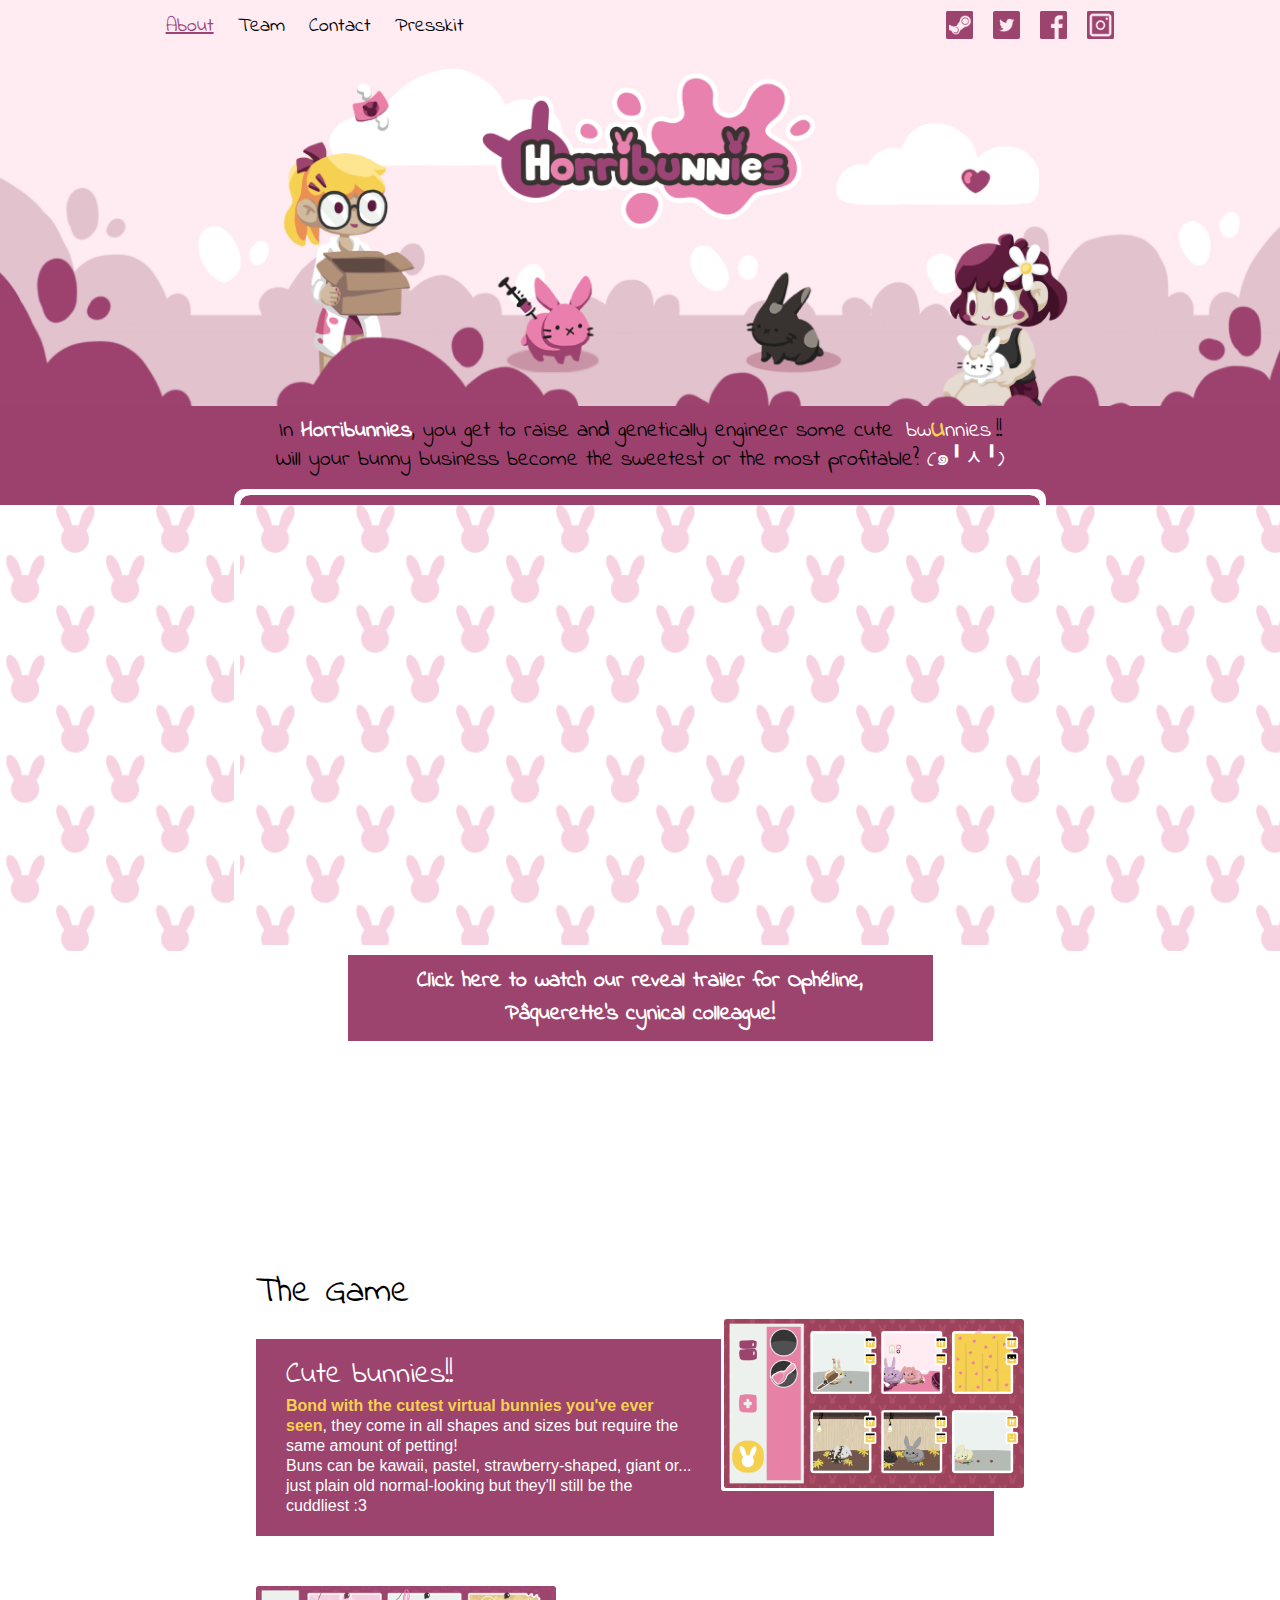
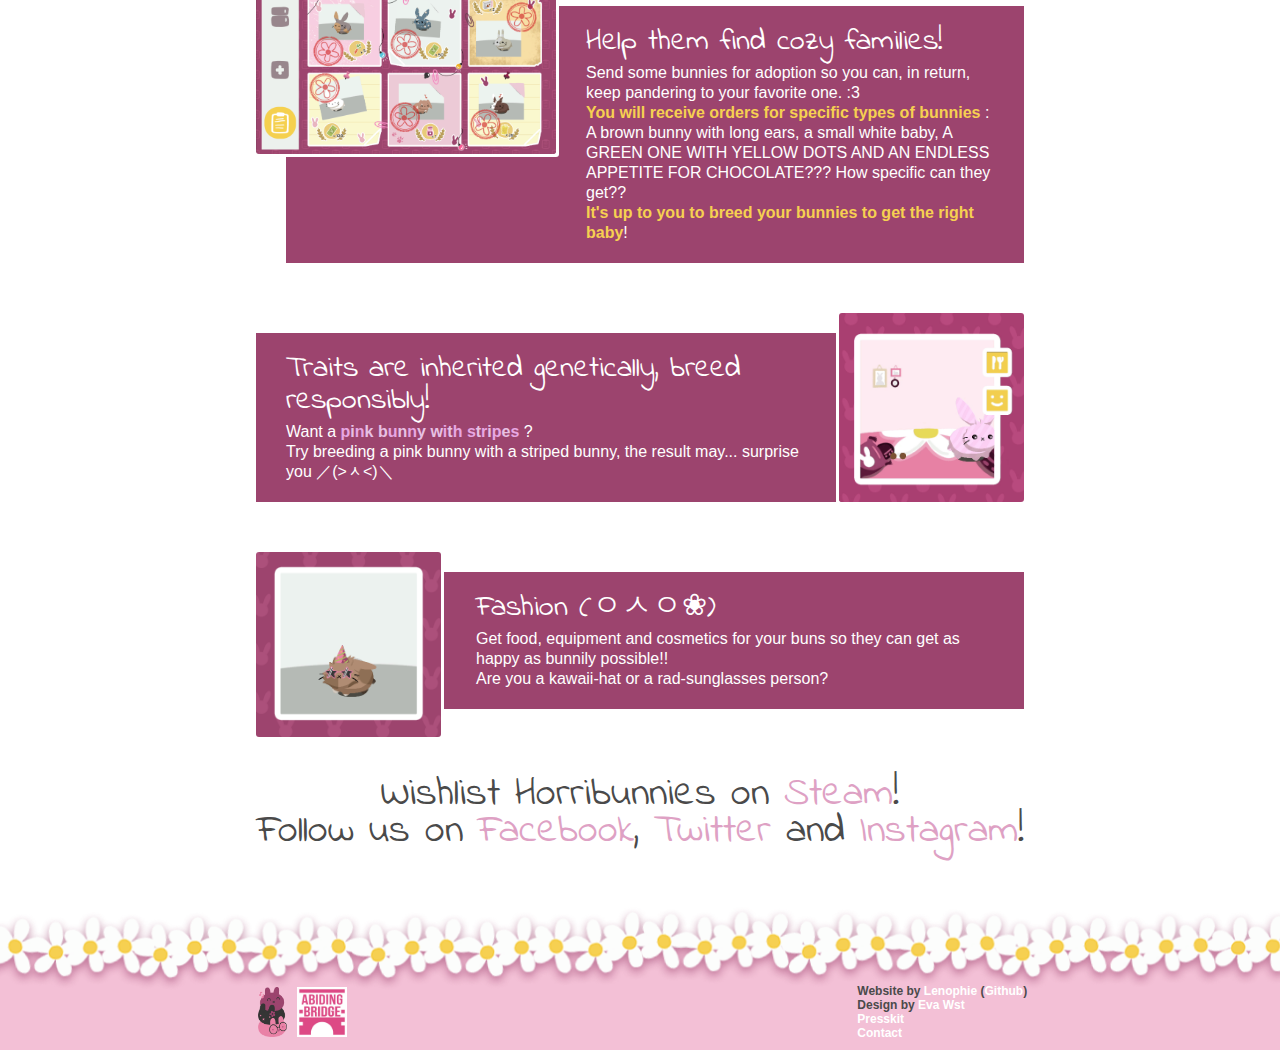
==== commit 4e64f6c0: "Update website" ====
--- a/index.html
+++ b/index.html
@@ -173,7 +173,7 @@
         <div id="footer-content">
             <div id="footer-logos">
                 <a class="footer-logo-link" href="./press/sheet.php">
-                    <img src="images/logos/logo-quasiphies.png" alt="Quasiphies logo">
+                    <img src="images/logos/logo-bunstack.png" alt="Bunstack logo">
                 </a>
                 <a class="footer-logo-link" href="https://abidingbridge.com">
                     <img src="images/logos/logo-abidingbridge.png" alt="Abiding Bridge logo">
--- a/css/index.css
+++ b/css/index.css
@@ -40,8 +40,8 @@
 
 #horribunnies-logo {
     max-width: none;
-    width: 120%;
-    margin-left: -10%;
+    width: 160%;
+    margin-left: -30%;
 }
 
 @media (max-width: 900px) {
@@ -205,18 +205,12 @@
     color: black;
     font-size: 36px;
     line-height: 53px;
-    margin-bottom: 40px;
+    margin-bottom: 20px;
+    margin-top: 20px;
 }
 
 #content-block-title a {
     color: #E981A6;
-}
-
-@media (max-width: 900px) {
-    #content-block-title {
-        font-size: 20px;
-        line-height: 30px;
-    }
 }
 
 #content-block {
@@ -245,6 +239,13 @@
     margin-bottom: 5px;
 }
 
+@media (max-width:900px) {
+    .feature-content-block-title {
+        font-size: 24px;
+        line-height: 18px;
+    }
+}
+
 .text-highlight {
     font-weight: bold;
     color: #F6D051;
@@ -362,6 +363,15 @@
     line-height: 32px;
 }
 
+@media (max-width: 900px) {
+    #wishlist, #follow-us {
+        font-size: 24px;
+    }
+    footer {
+        margin-top: 50px;
+    }
+}
+
 #follow-us a, #wishlist a {
     color: #dea1c4;
 }
